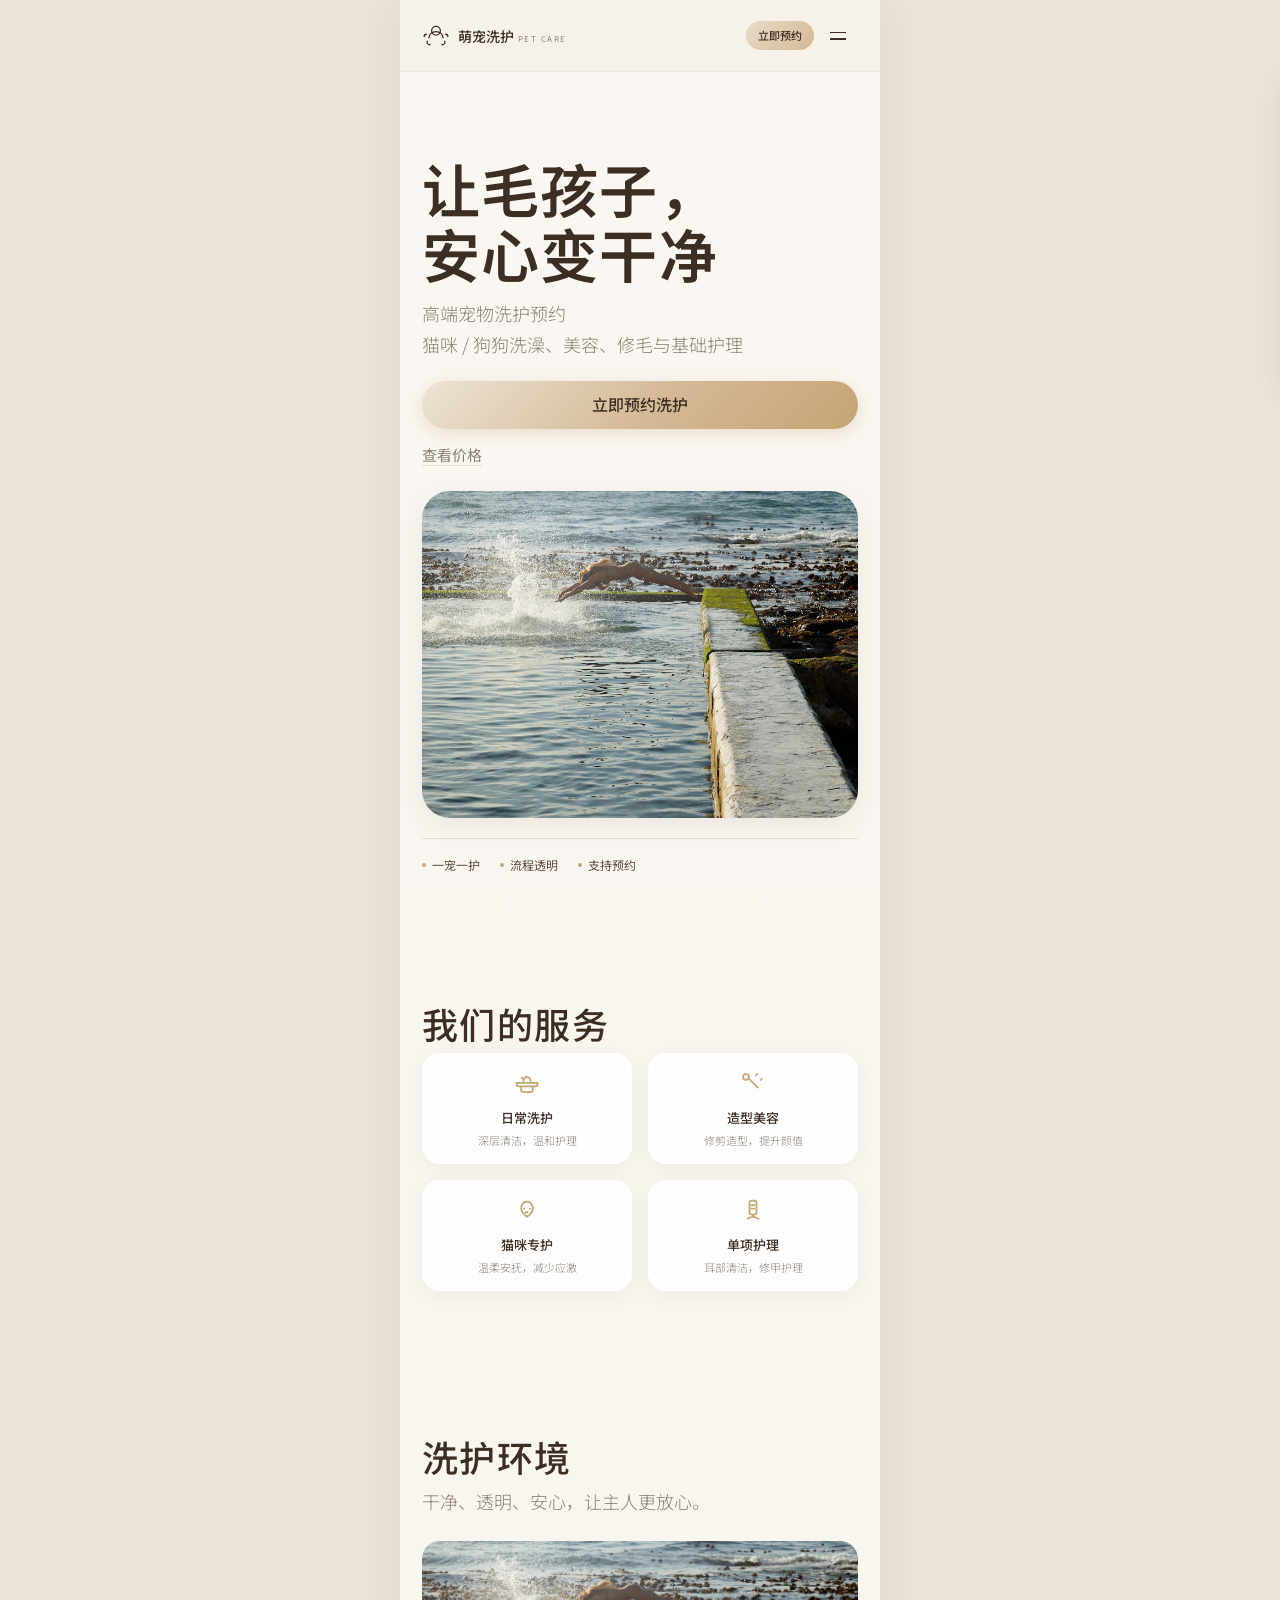
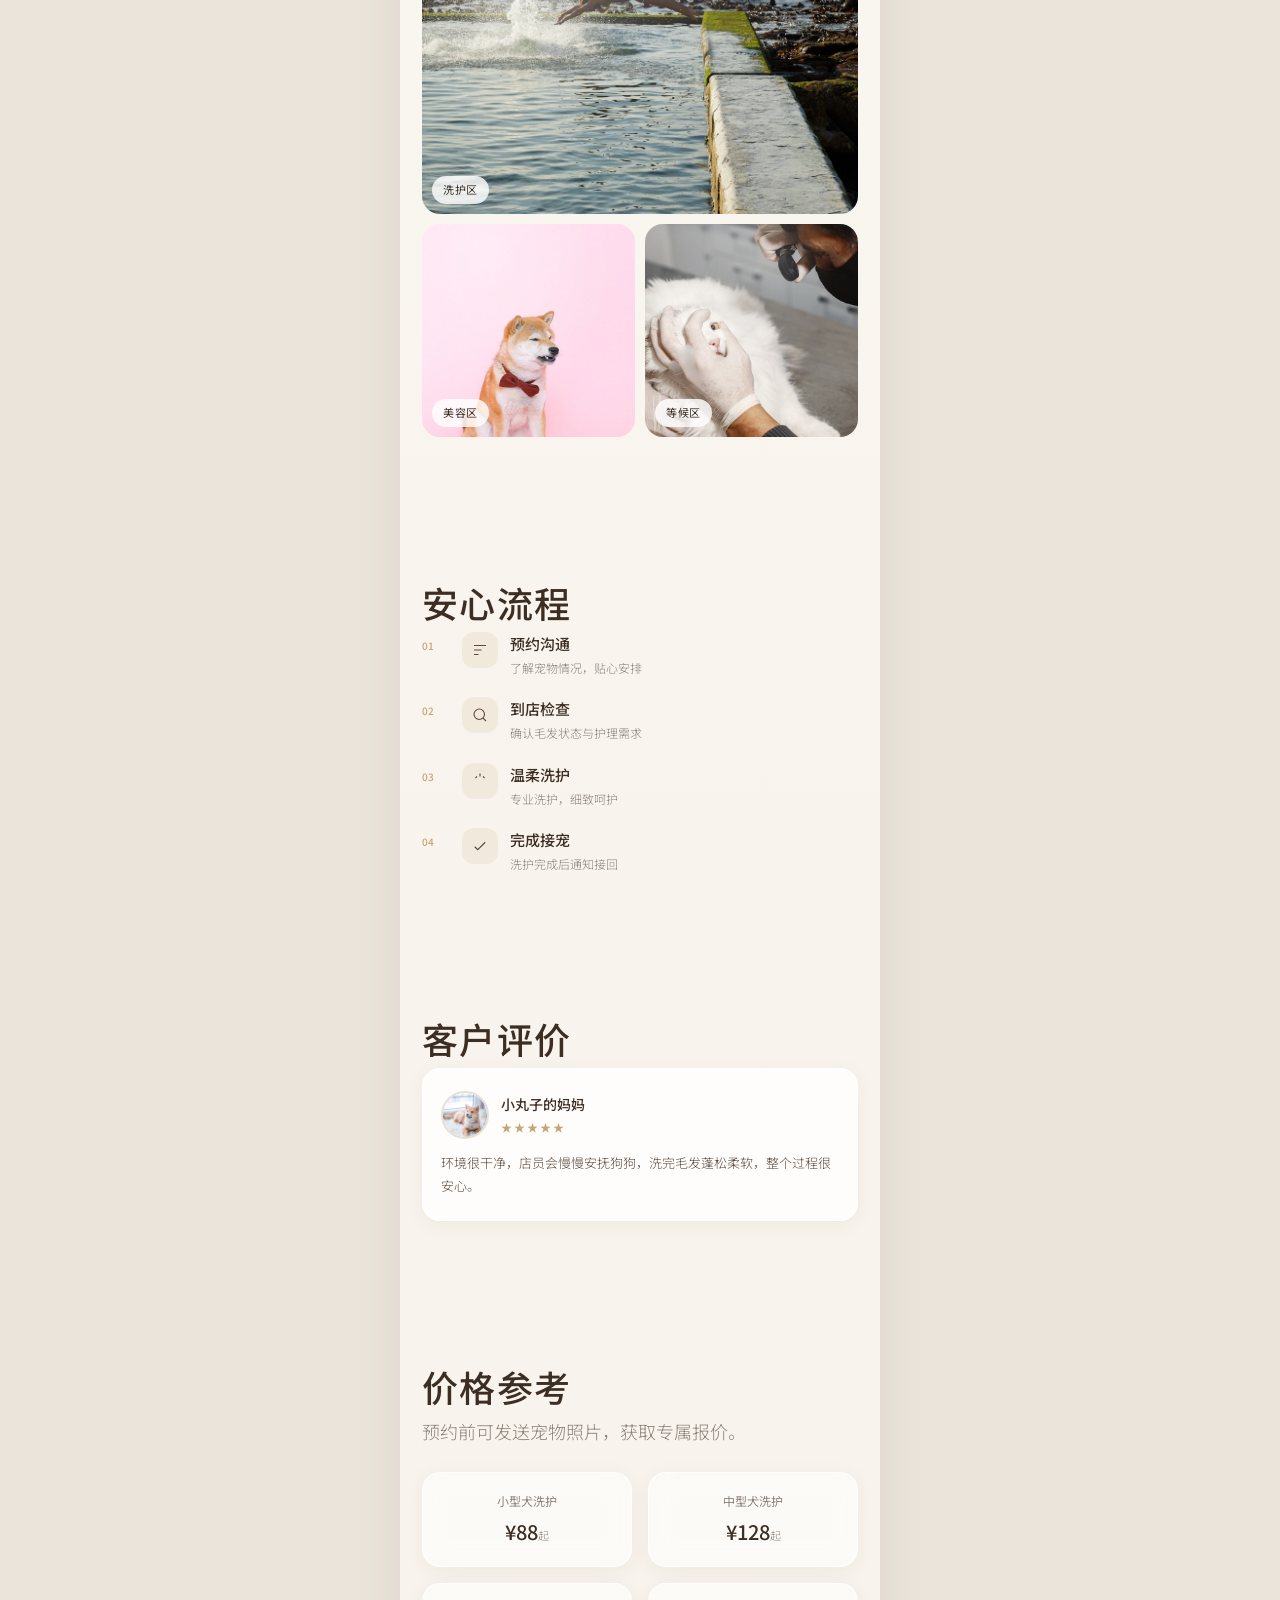
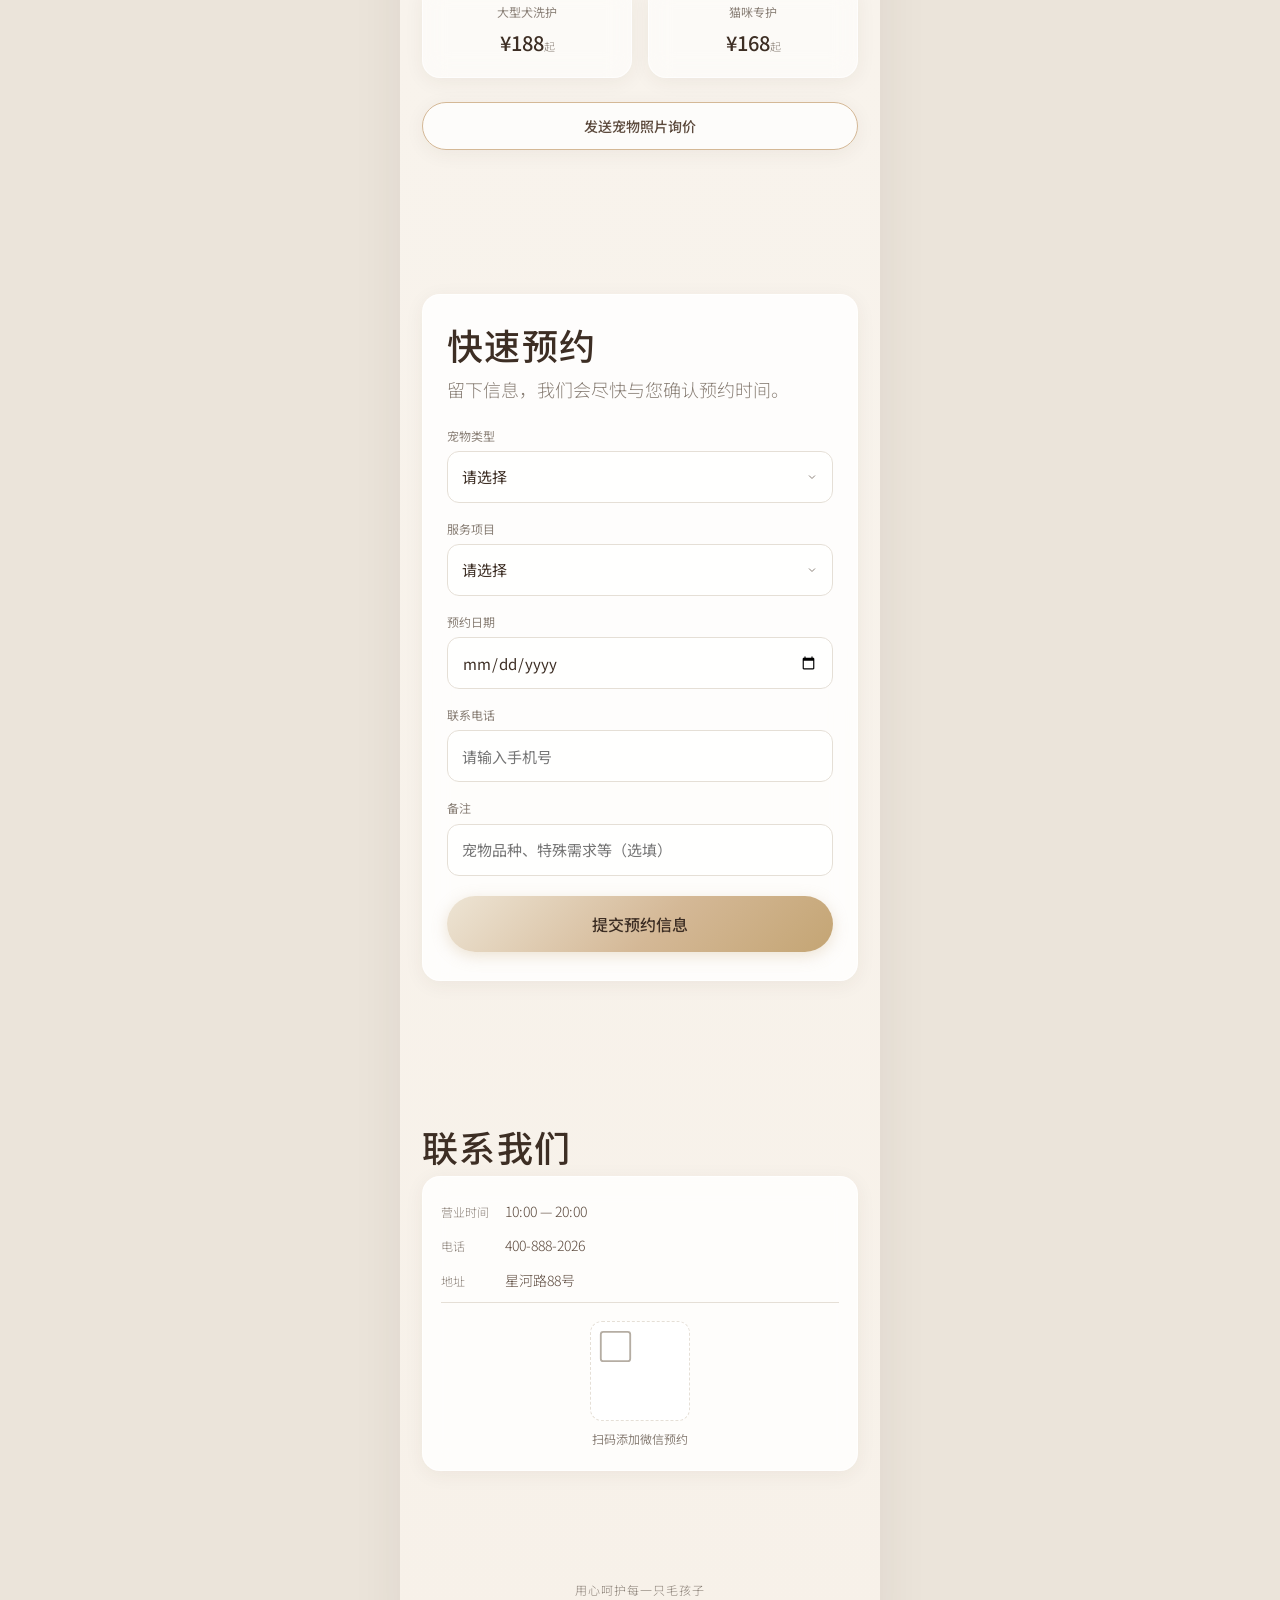
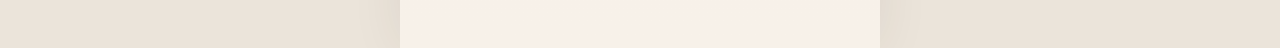
==== index.html @ 886d12ac "Add files via upload" ====
<!DOCTYPE html>
<html lang="zh-CN">
<head>
  <meta charset="UTF-8">
  <meta name="viewport" content="width=device-width, initial-scale=1.0, viewport-fit=cover">
  <meta name="description" content="萌宠洗护 — 高端宠物洗护预约，猫咪狗狗洗澡、美容与基础护理">
  <title>萌宠洗护 · 高端宠物洗护预约</title>
  <link rel="preconnect" href="https://fonts.googleapis.com">
  <link rel="preconnect" href="https://fonts.gstatic.com" crossorigin>
  <link href="https://fonts.googleapis.com/css2?family=Noto+Sans+SC:wght@300;400;500;600&display=swap" rel="stylesheet">
  <link rel="stylesheet" href="style.css">
</head>
<body>
  <div class="page">
    <header class="header" id="header">
      <a href="#hero" class="brand">
        <span class="brand-logo" aria-hidden="true">
          <svg viewBox="0 0 32 32" fill="none" xmlns="http://www.w3.org/2000/svg">
            <circle cx="16" cy="10" r="5" stroke="currentColor" stroke-width="1.5"/>
            <path d="M8 18c0-4 3.5-7 8-7s8 3 8 7" stroke="currentColor" stroke-width="1.5" stroke-linecap="round"/>
            <path d="M5 14c-1.5 0-2.5 1-2.5 2.5M27 14c1.5 0 2.5 1 2.5 2.5" stroke="currentColor" stroke-width="1.5" stroke-linecap="round"/>
            <path d="M6 22c-1 2 1 4 3 4M26 22c1 2-1 4-3 4" stroke="currentColor" stroke-width="1.5" stroke-linecap="round"/>
          </svg>
        </span>
        <span class="brand-text">
          <span class="brand-name">萌宠洗护</span>
          <span class="brand-en">PET CARE</span>
        </span>
      </a>
      <div class="header-actions">
        <a href="#booking" class="btn btn-nav">立即预约</a>
        <button type="button" class="menu-toggle" id="menuToggle" aria-label="打开菜单" aria-expanded="false">
          <span></span><span></span>
        </button>
      </div>
    </header>
    <nav class="mobile-nav" id="mobileNav" aria-hidden="true">
      <a href="#services">服务项目</a>
      <a href="#environment">洗护环境</a>
      <a href="#process">安心流程</a>
      <a href="#pricing">价格参考</a>
      <a href="#booking">快速预约</a>
      <a href="#contact">联系我们</a>
    </nav>
    <div class="nav-overlay" id="navOverlay"></div>
    <main>
      <section class="hero section" id="hero">
        <h1 class="hero-title">让毛孩子，<br>安心变干净</h1>
        <p class="hero-subtitle">高端宠物洗护预约<br>猫咪 / 狗狗洗澡、美容、修毛与基础护理</p>
        <div class="hero-actions">
          <a href="#booking" class="btn btn-primary">立即预约洗护</a>
          <a href="#pricing" class="link-secondary">查看价格</a>
        </div>
        <figure class="hero-visual">
          <div class="media-frame media-frame--hero">
            <img src="assets/hero-dog.jpg" alt="宠物洗护后干净可爱的狗狗，专业洗护空间" class="media-img" width="800" height="600" loading="eager">
          </div>
        </figure>
        <ul class="hero-features">
          <li><span class="feature-dot"></span>一宠一护</li>
          <li><span class="feature-dot"></span>流程透明</li>
          <li><span class="feature-dot"></span>支持预约</li>
        </ul>
      </section>
      <section class="section" id="services">
        <h2 class="section-title">我们的服务</h2>
        <div class="card-grid service-grid">
          <article class="card service-card">
            <div class="service-icon" aria-hidden="true">
              <svg viewBox="0 0 24 24" fill="none" stroke="currentColor" stroke-width="1.5"><path d="M5 14h14a2 2 0 002-2v-1H3v1a2 2 0 002 2z"/><path d="M7 14v3a2 2 0 002 2h6a2 2 0 002-2v-3"/><path d="M9 11V9a3 3 0 016 0v2"/><circle cx="8" cy="7" r="1" fill="currentColor" stroke="none"/><circle cx="11" cy="5.5" r="0.8" fill="currentColor" stroke="none"/></svg>
            </div>
            <h3>日常洗护</h3><p>深层清洁，温和护理</p>
          </article>
          <article class="card service-card">
            <div class="service-icon" aria-hidden="true">
              <svg viewBox="0 0 24 24" fill="none" stroke="currentColor" stroke-width="1.5"><circle cx="6" cy="6" r="2.5"/><path d="M8.5 7.5l8 8"/><path d="M14 5l2-2M18 9l2-2"/></svg>
            </div>
            <h3>造型美容</h3><p>修剪造型，提升颜值</p>
          </article>
          <article class="card service-card">
            <div class="service-icon" aria-hidden="true">
              <svg viewBox="0 0 24 24" fill="none" stroke="currentColor" stroke-width="1.5"><path d="M12 4c-3 0-5 2.5-5 5.5 0 3 2 5.5 5 7.5 3-2 5-4.5 5-7.5C17 6.5 15 4 12 4z"/><circle cx="9.5" cy="10" r="0.8" fill="currentColor" stroke="none"/><circle cx="14.5" cy="10" r="0.8" fill="currentColor" stroke="none"/><path d="M10 12.5c.8.8 2.2.8 3 0"/></svg>
            </div>
            <h3>猫咪专护</h3><p>温柔安抚，减少应激</p>
          </article>
          <article class="card service-card">
            <div class="service-icon" aria-hidden="true">
              <svg viewBox="0 0 24 24" fill="none" stroke="currentColor" stroke-width="1.5"><rect x="9" y="3" width="6" height="12" rx="2"/><path d="M10 7h4M10 10h4"/><path d="M12 15v2"/><path d="M7 19c1-1.2 2.5-2 5-2s4 .8 5 2"/></svg>
            </div>
            <h3>单项护理</h3><p>耳部清洁，修甲护理</p>
          </article>
        </div>
      </section>
      <section class="section section-env" id="environment">
        <h2 class="section-title">洗护环境</h2>
        <p class="section-desc">干净、透明、安心，让主人更放心。</p>
        <div class="env-gallery">
          <figure class="env-item env-item-large">
            <div class="media-frame media-frame--env-wide"><img src="assets/grooming-room.jpg" alt="宠物洗护区" class="media-img" width="900" height="560"></div>
            <figcaption class="env-tag">洗护区</figcaption>
          </figure>
          <figure class="env-item env-item-small">
            <div class="media-frame media-frame--env-square"><img src="assets/beauty-area.jpg" alt="宠物美容区" class="media-img" width="400" height="400"></div>
            <figcaption class="env-tag">美容区</figcaption>
          </figure>
          <figure class="env-item env-item-small">
            <div class="media-frame media-frame--env-square"><img src="assets/waiting-area.jpg" alt="温馨等候区" class="media-img" width="400" height="400"></div>
            <figcaption class="env-tag">等候区</figcaption>
          </figure>
        </div>
      </section>
      <section class="section" id="process">
        <h2 class="section-title">安心流程</h2>
        <ol class="process-list">
          <li class="process-step"><span class="process-num">01</span><div class="process-icon" aria-hidden="true"><svg viewBox="0 0 24 24" fill="none" stroke="currentColor" stroke-width="1.5"><path d="M4 6h16M4 12h10M4 18h6"/></svg></div><div class="process-text"><h3>预约沟通</h3><p>了解宠物情况，贴心安排</p></div></li>
          <li class="process-step"><span class="process-num">02</span><div class="process-icon" aria-hidden="true"><svg viewBox="0 0 24 24" fill="none" stroke="currentColor" stroke-width="1.5"><circle cx="11" cy="11" r="7"/><path d="M16 16l4 4"/></svg></div><div class="process-text"><h3>到店检查</h3><p>确认毛发状态与护理需求</p></div></li>
          <li class="process-step"><span class="process-num">03</span><div class="process-icon" aria-hidden="true"><svg viewBox="0 0 24 24" fill="none" stroke="currentColor" stroke-width="1.5"><path d="M12 2v4M8 6l-2 2M16 6l2 2"/></svg></div><div class="process-text"><h3>温柔洗护</h3><p>专业洗护，细致呵护</p></div></li>
          <li class="process-step"><span class="process-num">04</span><div class="process-icon" aria-hidden="true"><svg viewBox="0 0 24 24" fill="none" stroke="currentColor" stroke-width="1.5"><path d="M5 13l4 4L19 7"/></svg></div><div class="process-text"><h3>完成接宠</h3><p>洗护完成后通知接回</p></div></li>
        </ol>
      </section>
      <section class="section section-review" id="reviews">
        <h2 class="section-title">客户评价</h2>
        <article class="card review-card">
          <div class="review-header">
            <div class="media-frame media-frame--avatar"><img src="assets/customer-dog.jpg" alt="" class="media-img" width="96" height="96"></div>
            <div class="review-meta"><span class="review-name">小丸子的妈妈</span><div class="review-stars" aria-label="五星好评">★★★★★</div></div>
          </div>
          <p class="review-content">环境很干净，店员会慢慢安抚狗狗，洗完毛发蓬松柔软，整个过程很安心。</p>
        </article>
      </section>
      <section class="section section-pricing" id="pricing">
        <h2 class="section-title">价格参考</h2>
        <p class="section-desc">预约前可发送宠物照片，获取专属报价。</p>
        <div class="card-grid pricing-grid">
          <article class="card pricing-card"><span class="pricing-label">小型犬洗护</span><span class="pricing-amount">¥88<span class="pricing-suffix">起</span></span></article>
          <article class="card pricing-card"><span class="pricing-label">中型犬洗护</span><span class="pricing-amount">¥128<span class="pricing-suffix">起</span></span></article>
          <article class="card pricing-card"><span class="pricing-label">大型犬洗护</span><span class="pricing-amount">¥188<span class="pricing-suffix">起</span></span></article>
          <article class="card pricing-card"><span class="pricing-label">猫咪专护</span><span class="pricing-amount">¥168<span class="pricing-suffix">起</span></span></article>
        </div>
        <div class="pricing-cta-wrap"><a href="#booking" class="btn btn-secondary">发送宠物照片询价</a></div>
      </section>
      <section class="section section-booking" id="booking">
        <div class="booking-card card">
          <header class="booking-card-header">
            <h2 class="booking-card-title">快速预约</h2>
            <p class="booking-card-desc">留下信息，我们会尽快与您确认预约时间。</p>
          </header>
          <form class="booking-form" id="bookingForm" novalidate>
            <div class="form-group"><label for="petType">宠物类型</label><select id="petType" name="petType" required><option value="" disabled selected>请选择</option><option value="dog-small">小型犬</option><option value="dog-medium">中型犬</option><option value="dog-large">大型犬</option><option value="cat">猫咪</option><option value="other">其他</option></select></div>
            <div class="form-group"><label for="serviceType">服务项目</label><select id="serviceType" name="serviceType" required><option value="" disabled selected>请选择</option><option value="wash">日常洗护</option><option value="groom">造型美容</option><option value="cat-care">猫咪专护</option><option value="single">单项护理</option></select></div>
            <div class="form-group"><label for="bookingDate">预约日期</label><input type="date" id="bookingDate" name="bookingDate" required></div>
            <div class="form-group"><label for="phone">联系电话</label><input type="tel" id="phone" name="phone" placeholder="请输入手机号" required inputmode="tel" autocomplete="tel"></div>
            <div class="form-group"><label for="remark">备注</label><input type="text" id="remark" name="remark" placeholder="宠物品种、特殊需求等（选填）"></div>
            <button type="submit" class="btn btn-primary btn-submit">提交预约信息</button>
          </form>
        </div>
      </section>
      <section class="section section-contact" id="contact">
        <h2 class="section-title">联系我们</h2>
        <div class="contact-info card">
          <p><span class="contact-label">营业时间</span>10:00 — 20:00</p>
          <p><span class="contact-label">电话</span><a href="tel:4008882026">400-888-2026</a></p>
          <p><span class="contact-label">地址</span>星河路88号</p>
          <div class="wechat-qr"><div class="qr-placeholder" aria-hidden="true"><svg viewBox="0 0 80 80" fill="none"><rect x="8" y="8" width="24" height="24" rx="2" stroke="currentColor" stroke-width="1.5"/></svg></div><span class="qr-caption">扫码添加微信预约</span></div>
        </div>
      </section>
    </main>
    <footer class="footer"><p>用心呵护每一只毛孩子</p></footer>
  </div>
  <div class="modal" id="successModal" role="dialog" aria-modal="true" aria-labelledby="modalTitle" hidden>
    <div class="modal-backdrop" id="modalBackdrop"></div>
    <div class="modal-content card">
      <p class="modal-title" id="modalTitle">预约已提交</p>
      <p class="modal-text">已收到预约信息，我们会尽快与您确认</p>
      <button type="button" class="btn btn-primary btn-block" id="modalClose">好的</button>
    </div>
  </div>
  <script src="script.js"></script>
</body>
</html>
---- style.css ----
/* 萌宠洗护 — Mobile First · max 480px */

:root {
  --cream: #f7f1e9;
  --cream-light: #faf7f2;
  --gold-light: #e8dcc8;
  --gold: #d4b896;
  --gold-deep: #c4a574;
  --coffee: #3d2e24;
  --coffee-soft: #5c4a3d;
  --gray-warm: #8b8178;
  --gray-light: #b5ada3;
  --gray-pale: #e5dfd6;
  --glass: rgba(255, 255, 255, 0.82);
  --shadow-soft: 0 4px 20px rgba(61, 46, 36, 0.06);
  --shadow-card: 0 8px 28px rgba(61, 46, 36, 0.08);
  --radius-sm: 12px;
  --radius-md: 18px;
  --radius-hero: 28px;
  --font: 'Noto Sans SC', -apple-system, BlinkMacSystemFont, 'PingFang SC', sans-serif;
  --page-max: 480px;
  --header-h: 72px;
  --scroll-margin: 96px;
  --pad-x: 22px;
  --placeholder: linear-gradient(145deg, #f0e8dc 0%, #e8ddd0 50%, #dfd4c6 100%);
}

*,
*::before,
*::after {
  box-sizing: border-box;
  margin: 0;
  padding: 0;
}

html {
  width: 100%;
  overflow-x: hidden;
  scroll-behavior: smooth;
  -webkit-text-size-adjust: 100%;
}

body {
  width: 100%;
  overflow-x: hidden;
  margin: 0;
  font-family: var(--font);
  font-weight: 400;
  color: var(--coffee);
  background: var(--cream);
  line-height: 1.6;
  -webkit-font-smoothing: antialiased;
}

img {
  max-width: 100%;
  display: block;
  object-fit: cover;
}

a {
  color: inherit;
  text-decoration: none;
}

button,
input,
select {
  font-family: inherit;
  font-size: inherit;
}

ul, ol {
  list-style: none;
}

.page {
  width: 100%;
  max-width: var(--page-max);
  margin: 0 auto;
  overflow: hidden;
  background: linear-gradient(180deg, var(--cream-light) 0%, var(--cream) 100%);
}

section,
.hero {
  width: 100%;
  padding: clamp(48px, 10vw, 72px) var(--pad-x);
  scroll-margin-top: var(--scroll-margin);
}

h1, .hero-title {
  font-size: clamp(1.75rem, 11vw, 3.625rem);
  line-height: 1.12;
  font-weight: 600;
  letter-spacing: 0.02em;
  color: var(--coffee);
}

h2, .section-title, .booking-card-title {
  font-size: clamp(1.25rem, 7vw, 2.25rem);
  line-height: 1.2;
  font-weight: 500;
  letter-spacing: 0.04em;
  color: var(--coffee);
  margin-bottom: 0.5rem;
}

p, .section-desc, .hero-subtitle {
  font-size: clamp(0.875rem, 4vw, 1.125rem);
  line-height: 1.75;
  font-weight: 300;
  color: var(--gray-warm);
}

.section-desc {
  margin-bottom: 1.5rem;
}

.card {
  width: 100%;
  background: var(--glass);
  backdrop-filter: blur(12px);
  -webkit-backdrop-filter: blur(12px);
  border: 1px solid rgba(255, 255, 255, 0.65);
  border-radius: var(--radius-md);
  box-shadow: var(--shadow-soft);
}

.card-grid {
  display: grid;
  grid-template-columns: repeat(2, minmax(0, 1fr));
  gap: 16px;
  width: 100%;
}

/* Header sticky */
.header {
  position: sticky;
  top: 0;
  z-index: 100;
  display: flex;
  align-items: center;
  justify-content: space-between;
  width: 100%;
  height: var(--header-h);
  padding: 0 var(--pad-x);
  background: rgba(247, 241, 233, 0.92);
  backdrop-filter: blur(16px);
  -webkit-backdrop-filter: blur(16px);
  border-bottom: 1px solid rgba(229, 223, 214, 0.5);
}

.brand {
  display: flex;
  align-items: center;
  gap: 8px;
  min-width: 0;
}

.brand-logo {
  width: 28px;
  height: 28px;
  flex-shrink: 0;
  color: var(--coffee);
}

.brand-logo svg {
  width: 100%;
  height: 100%;
}

.brand-name {
  font-size: 0.875rem;
  font-weight: 500;
  line-height: 1.2;
}

.brand-en {
  font-size: 0.5rem;
  letter-spacing: 0.18em;
  color: var(--gray-warm);
}

.header-actions {
  display: flex;
  align-items: center;
  gap: 8px;
  flex-shrink: 0;
}

.btn {
  display: inline-flex;
  align-items: center;
  justify-content: center;
  border: none;
  border-radius: 100px;
  cursor: pointer;
  font-weight: 500;
  transition: opacity 0.2s, transform 0.15s;
}

.btn:active {
  transform: scale(0.98);
}

.btn-primary {
  width: 100%;
  max-width: 100%;
  min-height: 48px;
  padding: 0 24px;
  font-size: clamp(0.875rem, 3.8vw, 1rem);
  background: linear-gradient(135deg, #ede4d4, var(--gold) 55%, var(--gold-deep));
  color: var(--coffee);
  box-shadow: 0 4px 16px rgba(196, 165, 116, 0.3);
}

.btn-nav {
  padding: 6px 12px;
  font-size: 0.6875rem;
  background: linear-gradient(135deg, var(--gold-light), var(--gold));
  color: var(--coffee);
}

.btn-secondary {
  width: 100%;
  min-height: 48px;
  padding: 0 20px;
  font-size: 0.875rem;
  font-weight: 500;
  color: var(--coffee-soft);
  background: rgba(255, 255, 255, 0.75);
  border: 1px solid var(--gold);
  box-shadow: var(--shadow-soft);
}

.btn-submit {
  min-height: 56px;
  margin-top: 4px;
}

.btn-block {
  width: 100%;
}

.link-secondary {
  font-size: clamp(0.8125rem, 3.5vw, 0.9375rem);
  color: var(--gray-warm);
  text-decoration: underline;
  text-underline-offset: 4px;
  text-decoration-color: var(--gray-pale);
}

.menu-toggle {
  display: flex;
  flex-direction: column;
  justify-content: center;
  gap: 5px;
  width: 36px;
  height: 36px;
  padding: 8px;
  background: none;
  border: none;
  cursor: pointer;
}

.menu-toggle span {
  display: block;
  width: 16px;
  height: 1.5px;
  background: var(--coffee);
  transition: transform 0.3s;
}

.menu-toggle[aria-expanded="true"] span:first-child {
  transform: translateY(3.25px) rotate(45deg);
}

.menu-toggle[aria-expanded="true"] span:last-child {
  transform: translateY(-3.25px) rotate(-45deg);
}

.mobile-nav {
  position: fixed;
  top: var(--header-h);
  right: 0;
  z-index: 99;
  width: min(240px, 78vw);
  padding: 16px 20px;
  background: var(--glass);
  backdrop-filter: blur(18px);
  box-shadow: var(--shadow-card);
  transform: translateX(100%);
  transition: transform 0.3s ease;
}

.mobile-nav.is-open {
  transform: translateX(0);
}

.mobile-nav a {
  display: block;
  padding: 12px 0;
  font-size: 0.875rem;
  color: var(--coffee-soft);
  border-bottom: 1px solid var(--gray-pale);
}

.nav-overlay {
  position: fixed;
  inset: 0;
  z-index: 98;
  background: rgba(61, 46, 36, 0.2);
  opacity: 0;
  visibility: hidden;
  transition: opacity 0.25s;
}

.nav-overlay.is-visible {
  opacity: 1;
  visibility: visible;
}

/* Hero — 单列纵向 */
.hero {
  padding-top: calc(var(--header-h) + 12px);
  padding-bottom: clamp(40px, 8vw, 56px);
}

.hero-title {
  margin-bottom: 12px;
}

.hero-subtitle {
  margin-bottom: 20px;
}

.hero-actions {
  display: flex;
  flex-direction: column;
  align-items: stretch;
  gap: 14px;
  width: 100%;
  margin-bottom: 24px;
}

.hero-visual {
  width: 100%;
  margin: 0 0 20px;
}

.media-frame {
  position: relative;
  width: 100%;
  overflow: hidden;
  background: var(--placeholder);
  border-radius: var(--radius-md);
}

.media-frame::after {
  content: '';
  position: absolute;
  inset: 0;
  background: radial-gradient(ellipse at 30% 15%, rgba(255, 255, 255, 0.35), transparent 60%);
  pointer-events: none;
  z-index: 1;
}

.media-img {
  width: 100%;
  height: 100%;
  object-fit: cover;
  opacity: 0;
  transition: opacity 0.4s ease;
}

.media-img.is-loaded {
  opacity: 1;
}

.media-frame.is-error .media-img {
  display: none;
}

.media-frame--hero {
  aspect-ratio: 4 / 3;
  border-radius: var(--radius-hero);
  box-shadow: var(--shadow-card);
}

.media-frame--env-wide {
  aspect-ratio: 16 / 10;
}

.media-frame--env-square {
  aspect-ratio: 1;
}

.media-frame--avatar {
  width: 48px;
  height: 48px;
  border-radius: 50%;
  border: 2px solid var(--gray-pale);
  flex-shrink: 0;
}

.hero-features {
  display: flex;
  flex-wrap: wrap;
  gap: 12px 20px;
  padding-top: 16px;
  border-top: 1px solid var(--gray-pale);
  width: 100%;
}

.hero-features li {
  display: flex;
  align-items: center;
  gap: 6px;
  font-size: 0.75rem;
  color: var(--coffee-soft);
}

.feature-dot {
  width: 4px;
  height: 4px;
  border-radius: 50%;
  background: var(--gold-deep);
}

/* Services */
.service-card {
  padding: 16px 12px 14px;
  text-align: center;
}

.service-icon {
  width: 28px;
  height: 28px;
  margin: 0 auto 10px;
  color: var(--gold-deep);
}

.service-icon svg {
  width: 100%;
  height: 100%;
}

.service-card h3 {
  font-size: 0.8125rem;
  font-weight: 500;
  margin-bottom: 4px;
  color: var(--coffee);
}

.service-card p {
  font-size: 0.6875rem;
  line-height: 1.45;
  color: var(--gray-warm);
}

/* Environment */
.env-gallery {
  display: grid;
  grid-template-columns: repeat(2, minmax(0, 1fr));
  gap: 10px;
  width: 100%;
}

.env-item {
  position: relative;
  width: 100%;
  margin: 0;
}

.env-item-large {
  grid-column: 1 / -1;
}

.env-tag {
  position: absolute;
  left: 10px;
  bottom: 10px;
  z-index: 2;
  padding: 5px 11px;
  font-size: 0.6875rem;
  color: var(--coffee);
  background: var(--glass);
  border-radius: 100px;
  letter-spacing: 0.06em;
}

/* Process */
.process-list {
  display: flex;
  flex-direction: column;
  gap: 20px;
  width: 100%;
}

.process-step {
  display: grid;
  grid-template-columns: 28px 36px 1fr;
  gap: 12px;
  align-items: start;
  width: 100%;
}

.process-num {
  font-size: 0.625rem;
  font-weight: 500;
  color: var(--gold-deep);
  padding-top: 6px;
}

.process-icon {
  width: 36px;
  height: 36px;
  display: flex;
  align-items: center;
  justify-content: center;
  background: rgba(232, 220, 200, 0.45);
  border-radius: var(--radius-sm);
  color: var(--coffee-soft);
}

.process-icon svg {
  width: 18px;
  height: 18px;
}

.process-text h3 {
  font-size: 0.9375rem;
  font-weight: 500;
  margin-bottom: 2px;
  color: var(--coffee);
}

.process-text p {
  font-size: 0.75rem;
  line-height: 1.6;
}

/* Review */
.review-card {
  padding: 22px 18px;
}

.review-header {
  display: flex;
  align-items: center;
  gap: 12px;
  margin-bottom: 12px;
}

.review-name {
  font-size: 0.875rem;
  font-weight: 500;
  display: block;
  margin-bottom: 4px;
}

.review-stars {
  font-size: 0.6875rem;
  color: var(--gold-deep);
  letter-spacing: 2px;
}

.review-content {
  font-size: 0.8125rem;
  color: var(--coffee-soft);
  line-height: 1.8;
}

/* Pricing */
.pricing-card {
  padding: 18px 12px;
  text-align: center;
  background: rgba(255, 255, 255, 0.6);
}

.pricing-label {
  display: block;
  font-size: 0.75rem;
  color: var(--gray-warm);
  margin-bottom: 6px;
}

.pricing-amount {
  font-size: clamp(1rem, 4.5vw, 1.25rem);
  font-weight: 500;
  color: var(--coffee);
}

.pricing-suffix {
  font-size: 0.6875rem;
  font-weight: 300;
  color: var(--gray-warm);
}

.pricing-cta-wrap {
  width: 100%;
  margin-top: 24px;
}

/* Booking */
.booking-card {
  width: 100%;
  overflow: hidden;
}

.booking-card-header {
  padding: clamp(20px, 5vw, 28px) clamp(18px, 4vw, 24px) 8px;
}

.booking-card-desc {
  margin-top: 6px;
}

.booking-form {
  padding: 12px clamp(18px, 4vw, 24px) clamp(22px, 5vw, 28px);
  width: 100%;
}

.form-group {
  width: 100%;
  margin-bottom: 16px;
}

.form-group label {
  display: block;
  font-size: 0.75rem;
  color: var(--gray-warm);
  margin-bottom: 6px;
}

.form-group input,
.form-group select {
  width: 100%;
  min-height: 52px;
  padding: 0 14px;
  font-size: 0.9375rem;
  color: var(--coffee);
  background: rgba(255, 255, 255, 0.7);
  border: 1px solid var(--gray-pale);
  border-radius: var(--radius-sm);
  outline: none;
  -webkit-appearance: none;
  appearance: none;
}

.form-group select {
  background-image: url("data:image/svg+xml,%3Csvg xmlns='http://www.w3.org/2000/svg' width='12' height='12' viewBox='0 0 24 24' fill='none' stroke='%238B8178' stroke-width='2'%3E%3Cpath d='M6 9l6 6 6-6'/%3E%3C/svg%3E");
  background-repeat: no-repeat;
  background-position: right 14px center;
  padding-right: 36px;
}

.form-group input:focus,
.form-group select:focus {
  border-color: var(--gold);
}

/* Contact */
.contact-info {
  padding: 22px 18px;
}

.contact-info p {
  font-size: 0.875rem;
  color: var(--coffee-soft);
  margin-bottom: 10px;
}

.contact-label {
  display: inline-block;
  min-width: 64px;
  font-size: 0.75rem;
  color: var(--gray-warm);
}

.wechat-qr {
  display: flex;
  flex-direction: column;
  align-items: center;
  padding-top: 18px;
  margin-top: 8px;
  border-top: 1px solid var(--gray-pale);
}

.qr-placeholder {
  width: 100px;
  height: 100px;
  display: flex;
  align-items: center;
  justify-content: center;
  background: rgba(255, 255, 255, 0.85);
  border: 1px dashed var(--gray-pale);
  border-radius: var(--radius-sm);
  color: var(--gray-light);
  margin-bottom: 8px;
}

.qr-caption {
  font-size: 0.75rem;
  color: var(--gray-warm);
}

.footer {
  padding: 36px var(--pad-x) 48px;
  text-align: center;
}

.footer p {
  font-size: 0.75rem;
  color: var(--gray-warm);
  letter-spacing: 0.08em;
}

/* Modal */
.modal {
  position: fixed;
  inset: 0;
  z-index: 200;
  display: flex;
  align-items: center;
  justify-content: center;
  padding: 22px;
}

.modal[hidden] {
  display: none;
}

.modal-backdrop {
  position: absolute;
  inset: 0;
  background: rgba(61, 46, 36, 0.35);
}

.modal-content {
  position: relative;
  width: 100%;
  max-width: min(320px, 100%);
  padding: 28px 22px;
  text-align: center;
}

.modal-title {
  font-size: 1.0625rem;
  font-weight: 500;
  margin-bottom: 10px;
}

.modal-text {
  font-size: 0.8125rem;
  color: var(--gray-warm);
  margin-bottom: 20px;
  line-height: 1.7;
}

@media (max-width: 380px) {
  :root {
    --pad-x: 18px;
  }

  .card-grid {
    gap: 12px;
  }

  .service-card {
    padding: 14px 10px 12px;
  }
}

@media (min-width: 481px) {
  body {
    background: #ebe4da;
  }

  .page {
    box-shadow: 0 0 48px rgba(61, 46, 36, 0.08);
  }
}

@media (prefers-reduced-motion: reduce) {
  html {
    scroll-behavior: auto;
  }

  * {
    transition-duration: 0.01ms !important;
  }
}
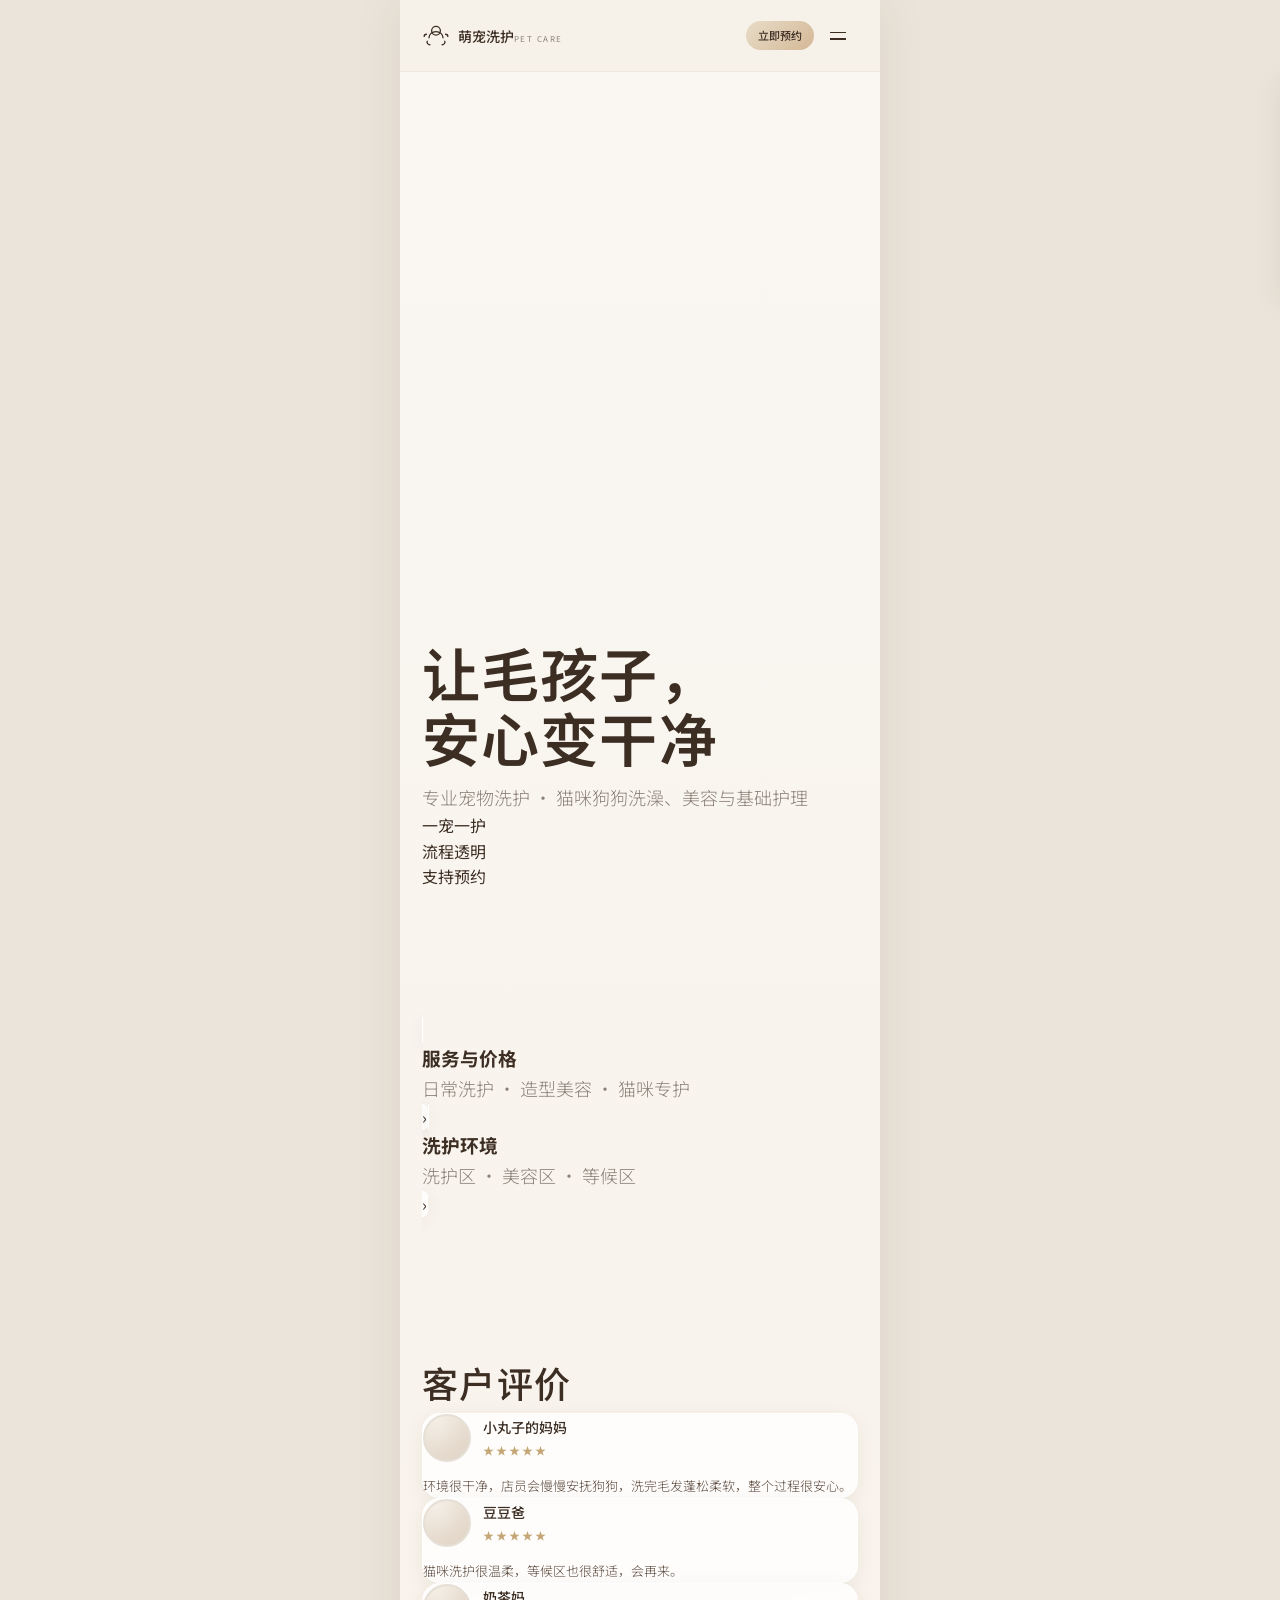
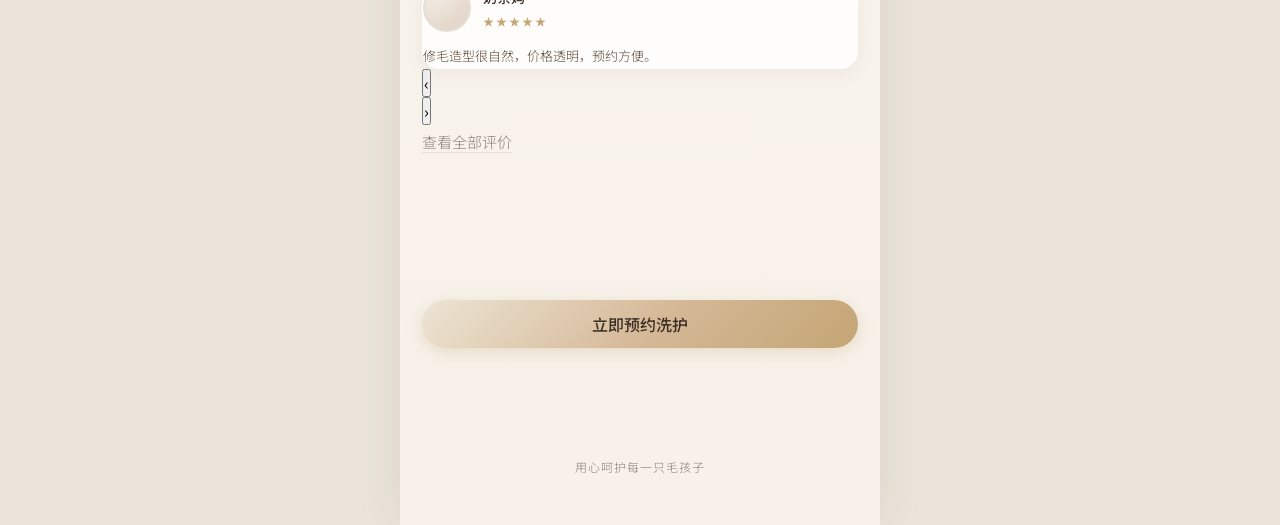
==== commit e2539121: "Add files via upload" ====
--- a/index.html
+++ b/index.html
@@ -3,8 +3,8 @@
 <head>
   <meta charset="UTF-8">
   <meta name="viewport" content="width=device-width, initial-scale=1.0, viewport-fit=cover">
-  <meta name="description" content="萌宠洗护 — 高端宠物洗护预约，猫咪狗狗洗澡、美容与基础护理">
-  <title>萌宠洗护 · 高端宠物洗护预约</title>
+  <meta name="description" content="萌宠洗护 · 高端宠物洗护预约">
+  <title>萌宠洗护 · 首页</title>
   <link rel="preconnect" href="https://fonts.googleapis.com">
   <link rel="preconnect" href="https://fonts.gstatic.com" crossorigin>
   <link href="https://fonts.googleapis.com/css2?family=Noto+Sans+SC:wght@300;400;500;600&display=swap" rel="stylesheet">
@@ -12,169 +12,97 @@
 </head>
 <body>
   <div class="page">
-    <header class="header" id="header">
-      <a href="#hero" class="brand">
-        <span class="brand-logo" aria-hidden="true">
-          <svg viewBox="0 0 32 32" fill="none" xmlns="http://www.w3.org/2000/svg">
-            <circle cx="16" cy="10" r="5" stroke="currentColor" stroke-width="1.5"/>
-            <path d="M8 18c0-4 3.5-7 8-7s8 3 8 7" stroke="currentColor" stroke-width="1.5" stroke-linecap="round"/>
-            <path d="M5 14c-1.5 0-2.5 1-2.5 2.5M27 14c1.5 0 2.5 1 2.5 2.5" stroke="currentColor" stroke-width="1.5" stroke-linecap="round"/>
-            <path d="M6 22c-1 2 1 4 3 4M26 22c1 2-1 4-3 4" stroke="currentColor" stroke-width="1.5" stroke-linecap="round"/>
-          </svg>
-        </span>
-        <span class="brand-text">
-          <span class="brand-name">萌宠洗护</span>
-          <span class="brand-en">PET CARE</span>
-        </span>
-      </a>
+    <header class="header">
+      <a href="index.html" class="brand page-link"><span class="brand-logo" aria-hidden="true"><svg viewBox="0 0 32 32" fill="none"><circle cx="16" cy="10" r="5" stroke="currentColor" stroke-width="1.5"/><path d="M8 18c0-4 3.5-7 8-7s8 3 8 7" stroke="currentColor" stroke-width="1.5" stroke-linecap="round"/><path d="M5 14c-1.5 0-2.5 1-2.5 2.5M27 14c1.5 0 2.5 1 2.5 2.5" stroke="currentColor" stroke-width="1.5" stroke-linecap="round"/><path d="M6 22c-1 2 1 4 3 4M26 22c1 2-1 4-3 4" stroke="currentColor" stroke-width="1.5" stroke-linecap="round"/></svg></span><span class="brand-text"><span class="brand-name">萌宠洗护</span><span class="brand-en">PET CARE</span></span></a>
       <div class="header-actions">
-        <a href="#booking" class="btn btn-nav">立即预约</a>
-        <button type="button" class="menu-toggle" id="menuToggle" aria-label="打开菜单" aria-expanded="false">
-          <span></span><span></span>
-        </button>
+        <a href="booking.html" class="btn btn-nav page-link">立即预约</a>
+        <button type="button" class="menu-toggle" id="menuToggle" aria-label="打开菜单" aria-expanded="false"><span></span><span></span></button>
       </div>
     </header>
     <nav class="mobile-nav" id="mobileNav" aria-hidden="true">
-      <a href="#services">服务项目</a>
-      <a href="#environment">洗护环境</a>
-      <a href="#process">安心流程</a>
-      <a href="#pricing">价格参考</a>
-      <a href="#booking">快速预约</a>
-      <a href="#contact">联系我们</a>
+      <a href="services.html" class="page-link">服务与价格</a>
+      <a href="environment.html" class="page-link">洗护环境</a>
+      <a href="reviews.html" class="page-link">客户评价</a>
+      <a href="booking.html" class="page-link">立即预约</a>
     </nav>
     <div class="nav-overlay" id="navOverlay"></div>
     <main>
-      <section class="hero section" id="hero">
+      <section class="hero section reveal">
+        <div class="hero-media">
+          <img class="hero-poster-fallback media-img" src="assets/hero-poster.jpg" alt="" width="800" height="600">
+          <video class="hero-video" autoplay muted loop playsinline poster="assets/hero-poster.jpg">
+            <source src="assets/hero-grooming.mp4" type="video/mp4">
+          </video>
+        </div>
         <h1 class="hero-title">让毛孩子，<br>安心变干净</h1>
-        <p class="hero-subtitle">高端宠物洗护预约<br>猫咪 / 狗狗洗澡、美容、修毛与基础护理</p>
-        <div class="hero-actions">
-          <a href="#booking" class="btn btn-primary">立即预约洗护</a>
-          <a href="#pricing" class="link-secondary">查看价格</a>
-        </div>
-        <figure class="hero-visual">
-          <div class="media-frame media-frame--hero">
-            <img src="assets/hero-dog.jpg" alt="宠物洗护后干净可爱的狗狗，专业洗护空间" class="media-img" width="800" height="600" loading="eager">
-          </div>
-        </figure>
-        <ul class="hero-features">
-          <li><span class="feature-dot"></span>一宠一护</li>
-          <li><span class="feature-dot"></span>流程透明</li>
-          <li><span class="feature-dot"></span>支持预约</li>
+        <p class="hero-tagline">专业宠物洗护 · 猫咪狗狗洗澡、美容与基础护理</p>
+        <ul class="advantage-list">
+          <li><span class="dot"></span>一宠一护</li>
+          <li><span class="dot"></span>流程透明</li>
+          <li><span class="dot"></span>支持预约</li>
         </ul>
       </section>
-      <section class="section" id="services">
-        <h2 class="section-title">我们的服务</h2>
-        <div class="card-grid service-grid">
-          <article class="card service-card">
-            <div class="service-icon" aria-hidden="true">
-              <svg viewBox="0 0 24 24" fill="none" stroke="currentColor" stroke-width="1.5"><path d="M5 14h14a2 2 0 002-2v-1H3v1a2 2 0 002 2z"/><path d="M7 14v3a2 2 0 002 2h6a2 2 0 002-2v-3"/><path d="M9 11V9a3 3 0 016 0v2"/><circle cx="8" cy="7" r="1" fill="currentColor" stroke="none"/><circle cx="11" cy="5.5" r="0.8" fill="currentColor" stroke="none"/></svg>
-            </div>
-            <h3>日常洗护</h3><p>深层清洁，温和护理</p>
-          </article>
-          <article class="card service-card">
-            <div class="service-icon" aria-hidden="true">
-              <svg viewBox="0 0 24 24" fill="none" stroke="currentColor" stroke-width="1.5"><circle cx="6" cy="6" r="2.5"/><path d="M8.5 7.5l8 8"/><path d="M14 5l2-2M18 9l2-2"/></svg>
-            </div>
-            <h3>造型美容</h3><p>修剪造型，提升颜值</p>
-          </article>
-          <article class="card service-card">
-            <div class="service-icon" aria-hidden="true">
-              <svg viewBox="0 0 24 24" fill="none" stroke="currentColor" stroke-width="1.5"><path d="M12 4c-3 0-5 2.5-5 5.5 0 3 2 5.5 5 7.5 3-2 5-4.5 5-7.5C17 6.5 15 4 12 4z"/><circle cx="9.5" cy="10" r="0.8" fill="currentColor" stroke="none"/><circle cx="14.5" cy="10" r="0.8" fill="currentColor" stroke="none"/><path d="M10 12.5c.8.8 2.2.8 3 0"/></svg>
-            </div>
-            <h3>猫咪专护</h3><p>温柔安抚，减少应激</p>
-          </article>
-          <article class="card service-card">
-            <div class="service-icon" aria-hidden="true">
-              <svg viewBox="0 0 24 24" fill="none" stroke="currentColor" stroke-width="1.5"><rect x="9" y="3" width="6" height="12" rx="2"/><path d="M10 7h4M10 10h4"/><path d="M12 15v2"/><path d="M7 19c1-1.2 2.5-2 5-2s4 .8 5 2"/></svg>
-            </div>
-            <h3>单项护理</h3><p>耳部清洁，修甲护理</p>
-          </article>
+      <section class="section reveal">
+        <a href="services.html" class="card entry-card page-link">
+          <h3>服务与价格</h3>
+          <p>日常洗护 · 造型美容 · 猫咪专护</p>
+          <span class="arrow" aria-hidden="true">›</span>
+        </a>
+        <a href="environment.html" class="card entry-card page-link">
+          <h3>洗护环境</h3>
+          <p>洗护区 · 美容区 · 等候区</p>
+          <span class="arrow" aria-hidden="true">›</span>
+        </a>
+      </section>
+      <section class="section reveal">
+        <h2 class="section-title">客户评价</h2>
+        <div class="carousel" data-carousel data-autoplay="6000">
+          <div class="carousel-viewport"><div class="carousel-track">
+              <div class="carousel-slide">
+                <article class="card review-card-mini">
+                  <div class="review-header">
+                    <div class="media-frame media-frame--avatar"><img src="assets/review-1.jpg" alt="" class="media-img"></div>
+                    <div><span class="review-name">小丸子的妈妈</span><div class="review-stars">★★★★★</div></div>
+                  </div>
+                  <p class="review-content">环境很干净，店员会慢慢安抚狗狗，洗完毛发蓬松柔软，整个过程很安心。</p>
+                </article>
+              </div>
+
+              <div class="carousel-slide">
+                <article class="card review-card-mini">
+                  <div class="review-header">
+                    <div class="media-frame media-frame--avatar"><img src="assets/review-2.jpg" alt="" class="media-img"></div>
+                    <div><span class="review-name">豆豆爸</span><div class="review-stars">★★★★★</div></div>
+                  </div>
+                  <p class="review-content">猫咪洗护很温柔，等候区也很舒适，会再来。</p>
+                </article>
+              </div>
+
+              <div class="carousel-slide">
+                <article class="card review-card-mini">
+                  <div class="review-header">
+                    <div class="media-frame media-frame--avatar"><img src="assets/review-3.jpg" alt="" class="media-img"></div>
+                    <div><span class="review-name">奶茶妈</span><div class="review-stars">★★★★★</div></div>
+                  </div>
+                  <p class="review-content">修毛造型很自然，价格透明，预约方便。</p>
+                </article>
+              </div>
+
+          </div></div>
+          <div class="carousel-nav">
+            <button type="button" class="carousel-btn carousel-btn--prev" aria-label="上一张">‹</button>
+            <div class="carousel-dots"></div>
+            <button type="button" class="carousel-btn carousel-btn--next" aria-label="下一张">›</button>
+          </div>
         </div>
+        <p class="section-link-wrap"><a href="reviews.html" class="link-secondary page-link">查看全部评价</a></p>
       </section>
-      <section class="section section-env" id="environment">
-        <h2 class="section-title">洗护环境</h2>
-        <p class="section-desc">干净、透明、安心，让主人更放心。</p>
-        <div class="env-gallery">
-          <figure class="env-item env-item-large">
-            <div class="media-frame media-frame--env-wide"><img src="assets/grooming-room.jpg" alt="宠物洗护区" class="media-img" width="900" height="560"></div>
-            <figcaption class="env-tag">洗护区</figcaption>
-          </figure>
-          <figure class="env-item env-item-small">
-            <div class="media-frame media-frame--env-square"><img src="assets/beauty-area.jpg" alt="宠物美容区" class="media-img" width="400" height="400"></div>
-            <figcaption class="env-tag">美容区</figcaption>
-          </figure>
-          <figure class="env-item env-item-small">
-            <div class="media-frame media-frame--env-square"><img src="assets/waiting-area.jpg" alt="温馨等候区" class="media-img" width="400" height="400"></div>
-            <figcaption class="env-tag">等候区</figcaption>
-          </figure>
-        </div>
-      </section>
-      <section class="section" id="process">
-        <h2 class="section-title">安心流程</h2>
-        <ol class="process-list">
-          <li class="process-step"><span class="process-num">01</span><div class="process-icon" aria-hidden="true"><svg viewBox="0 0 24 24" fill="none" stroke="currentColor" stroke-width="1.5"><path d="M4 6h16M4 12h10M4 18h6"/></svg></div><div class="process-text"><h3>预约沟通</h3><p>了解宠物情况，贴心安排</p></div></li>
-          <li class="process-step"><span class="process-num">02</span><div class="process-icon" aria-hidden="true"><svg viewBox="0 0 24 24" fill="none" stroke="currentColor" stroke-width="1.5"><circle cx="11" cy="11" r="7"/><path d="M16 16l4 4"/></svg></div><div class="process-text"><h3>到店检查</h3><p>确认毛发状态与护理需求</p></div></li>
-          <li class="process-step"><span class="process-num">03</span><div class="process-icon" aria-hidden="true"><svg viewBox="0 0 24 24" fill="none" stroke="currentColor" stroke-width="1.5"><path d="M12 2v4M8 6l-2 2M16 6l2 2"/></svg></div><div class="process-text"><h3>温柔洗护</h3><p>专业洗护，细致呵护</p></div></li>
-          <li class="process-step"><span class="process-num">04</span><div class="process-icon" aria-hidden="true"><svg viewBox="0 0 24 24" fill="none" stroke="currentColor" stroke-width="1.5"><path d="M5 13l4 4L19 7"/></svg></div><div class="process-text"><h3>完成接宠</h3><p>洗护完成后通知接回</p></div></li>
-        </ol>
-      </section>
-      <section class="section section-review" id="reviews">
-        <h2 class="section-title">客户评价</h2>
-        <article class="card review-card">
-          <div class="review-header">
-            <div class="media-frame media-frame--avatar"><img src="assets/customer-dog.jpg" alt="" class="media-img" width="96" height="96"></div>
-            <div class="review-meta"><span class="review-name">小丸子的妈妈</span><div class="review-stars" aria-label="五星好评">★★★★★</div></div>
-          </div>
-          <p class="review-content">环境很干净，店员会慢慢安抚狗狗，洗完毛发蓬松柔软，整个过程很安心。</p>
-        </article>
-      </section>
-      <section class="section section-pricing" id="pricing">
-        <h2 class="section-title">价格参考</h2>
-        <p class="section-desc">预约前可发送宠物照片，获取专属报价。</p>
-        <div class="card-grid pricing-grid">
-          <article class="card pricing-card"><span class="pricing-label">小型犬洗护</span><span class="pricing-amount">¥88<span class="pricing-suffix">起</span></span></article>
-          <article class="card pricing-card"><span class="pricing-label">中型犬洗护</span><span class="pricing-amount">¥128<span class="pricing-suffix">起</span></span></article>
-          <article class="card pricing-card"><span class="pricing-label">大型犬洗护</span><span class="pricing-amount">¥188<span class="pricing-suffix">起</span></span></article>
-          <article class="card pricing-card"><span class="pricing-label">猫咪专护</span><span class="pricing-amount">¥168<span class="pricing-suffix">起</span></span></article>
-        </div>
-        <div class="pricing-cta-wrap"><a href="#booking" class="btn btn-secondary">发送宠物照片询价</a></div>
-      </section>
-      <section class="section section-booking" id="booking">
-        <div class="booking-card card">
-          <header class="booking-card-header">
-            <h2 class="booking-card-title">快速预约</h2>
-            <p class="booking-card-desc">留下信息，我们会尽快与您确认预约时间。</p>
-          </header>
-          <form class="booking-form" id="bookingForm" novalidate>
-            <div class="form-group"><label for="petType">宠物类型</label><select id="petType" name="petType" required><option value="" disabled selected>请选择</option><option value="dog-small">小型犬</option><option value="dog-medium">中型犬</option><option value="dog-large">大型犬</option><option value="cat">猫咪</option><option value="other">其他</option></select></div>
-            <div class="form-group"><label for="serviceType">服务项目</label><select id="serviceType" name="serviceType" required><option value="" disabled selected>请选择</option><option value="wash">日常洗护</option><option value="groom">造型美容</option><option value="cat-care">猫咪专护</option><option value="single">单项护理</option></select></div>
-            <div class="form-group"><label for="bookingDate">预约日期</label><input type="date" id="bookingDate" name="bookingDate" required></div>
-            <div class="form-group"><label for="phone">联系电话</label><input type="tel" id="phone" name="phone" placeholder="请输入手机号" required inputmode="tel" autocomplete="tel"></div>
-            <div class="form-group"><label for="remark">备注</label><input type="text" id="remark" name="remark" placeholder="宠物品种、特殊需求等（选填）"></div>
-            <button type="submit" class="btn btn-primary btn-submit">提交预约信息</button>
-          </form>
-        </div>
-      </section>
-      <section class="section section-contact" id="contact">
-        <h2 class="section-title">联系我们</h2>
-        <div class="contact-info card">
-          <p><span class="contact-label">营业时间</span>10:00 — 20:00</p>
-          <p><span class="contact-label">电话</span><a href="tel:4008882026">400-888-2026</a></p>
-          <p><span class="contact-label">地址</span>星河路88号</p>
-          <div class="wechat-qr"><div class="qr-placeholder" aria-hidden="true"><svg viewBox="0 0 80 80" fill="none"><rect x="8" y="8" width="24" height="24" rx="2" stroke="currentColor" stroke-width="1.5"/></svg></div><span class="qr-caption">扫码添加微信预约</span></div>
-        </div>
+      <section class="section section-cta reveal">
+        <a href="booking.html" class="btn btn-primary page-link">立即预约洗护</a>
       </section>
     </main>
     <footer class="footer"><p>用心呵护每一只毛孩子</p></footer>
   </div>
-  <div class="modal" id="successModal" role="dialog" aria-modal="true" aria-labelledby="modalTitle" hidden>
-    <div class="modal-backdrop" id="modalBackdrop"></div>
-    <div class="modal-content card">
-      <p class="modal-title" id="modalTitle">预约已提交</p>
-      <p class="modal-text">已收到预约信息，我们会尽快与您确认</p>
-      <button type="button" class="btn btn-primary btn-block" id="modalClose">好的</button>
-    </div>
-  </div>
   <script src="script.js"></script>
 </body>
 </html>
